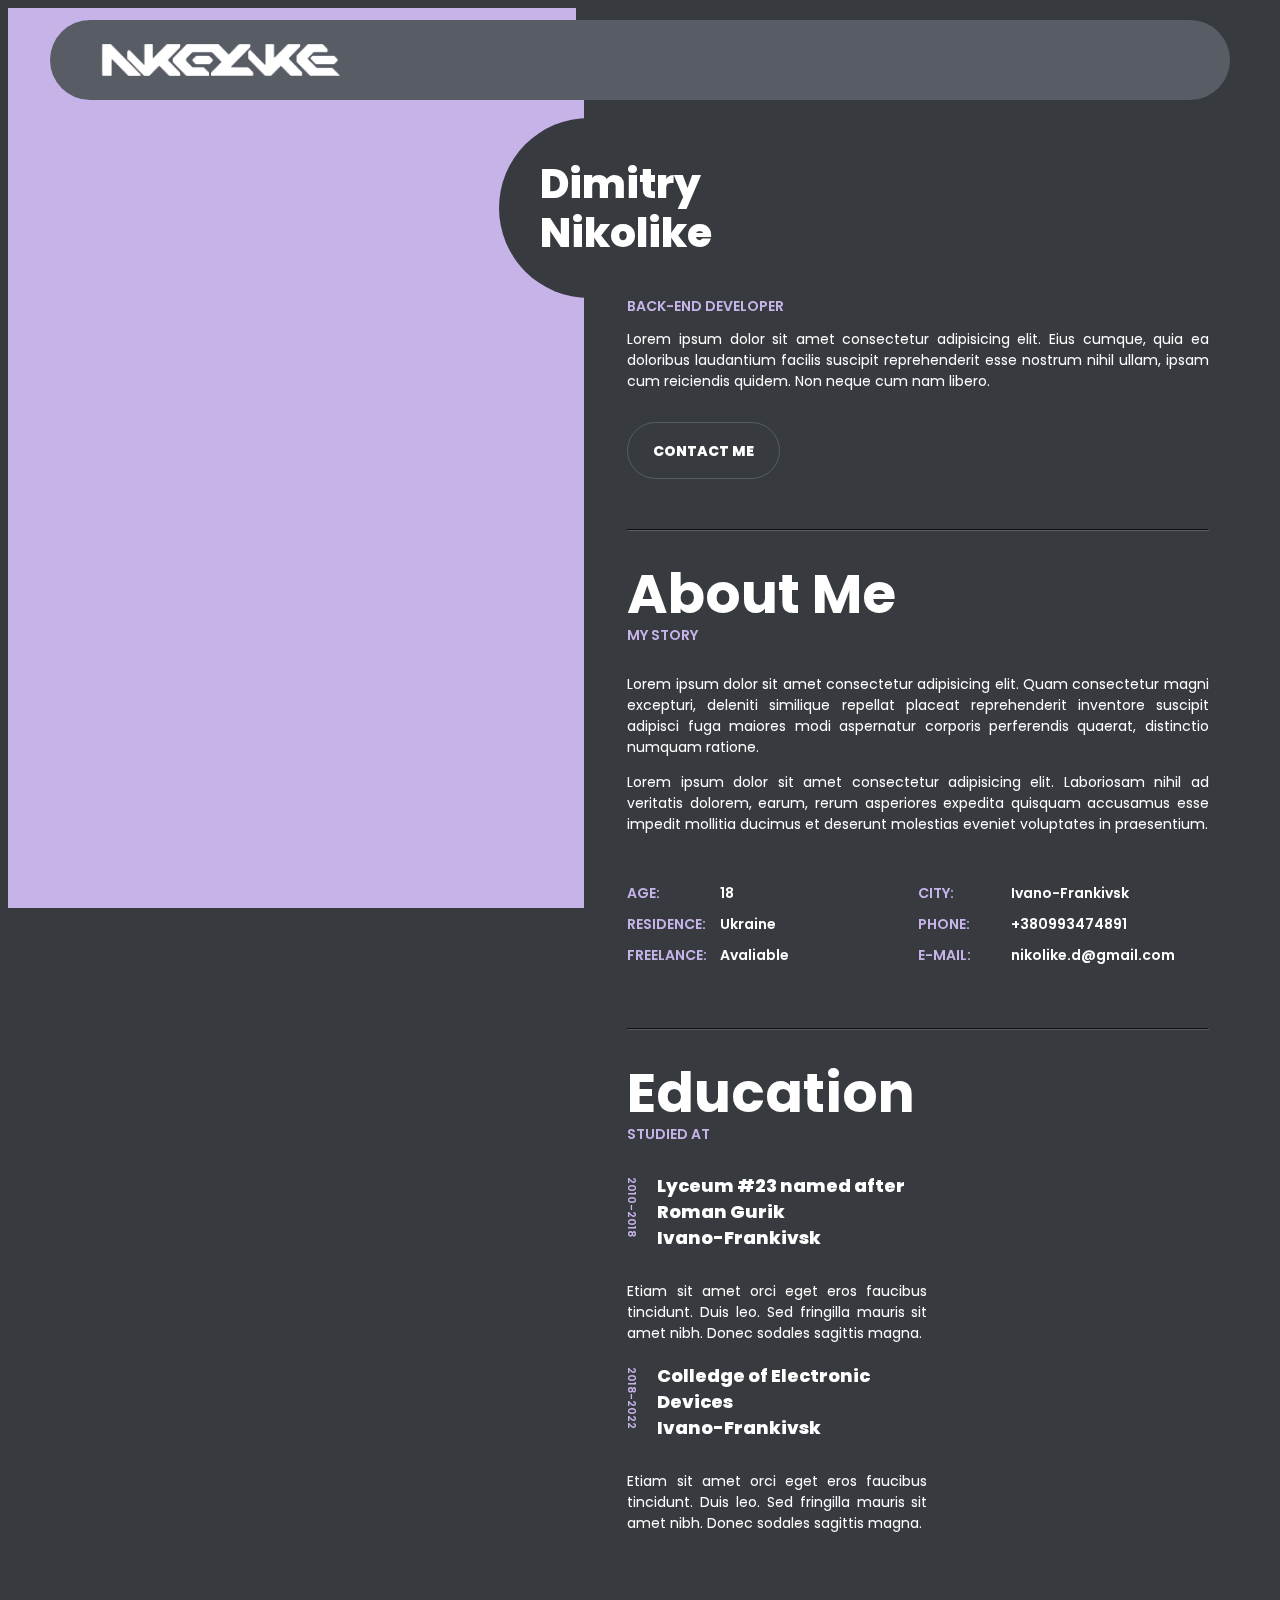
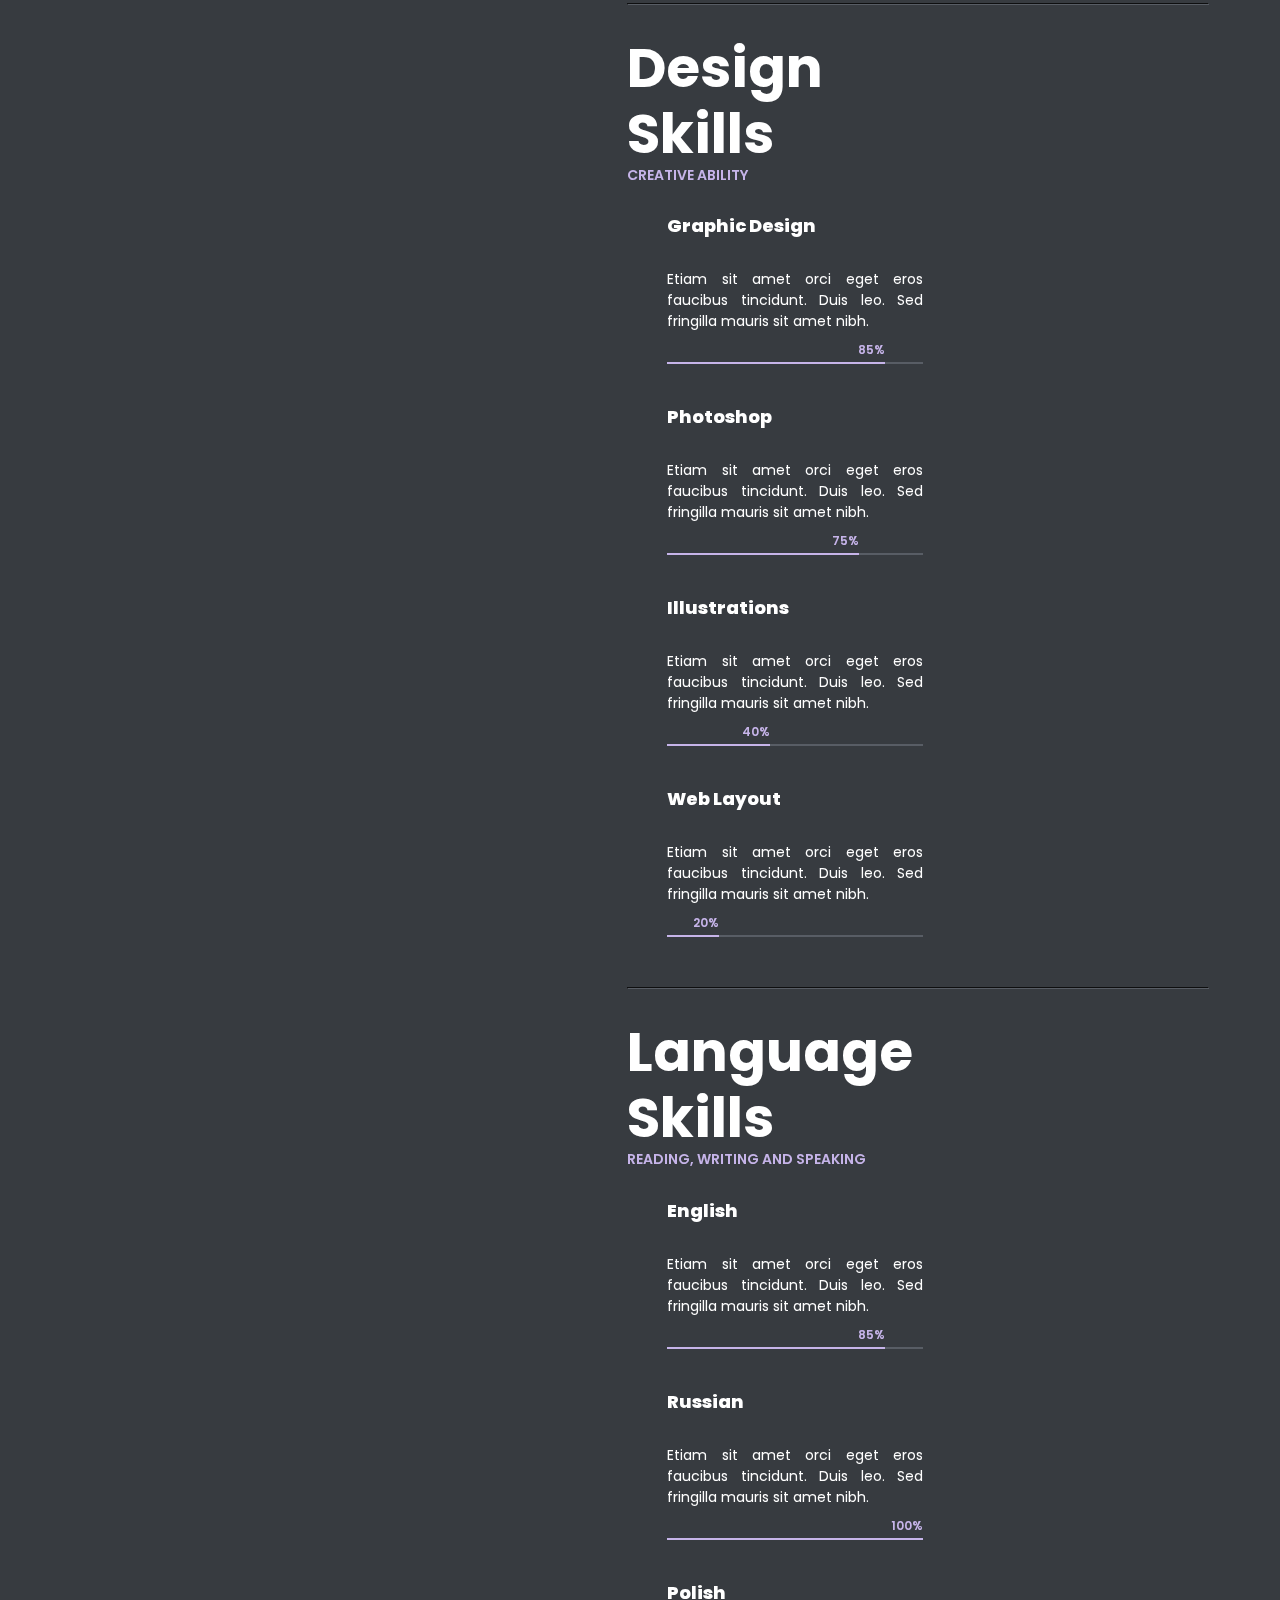
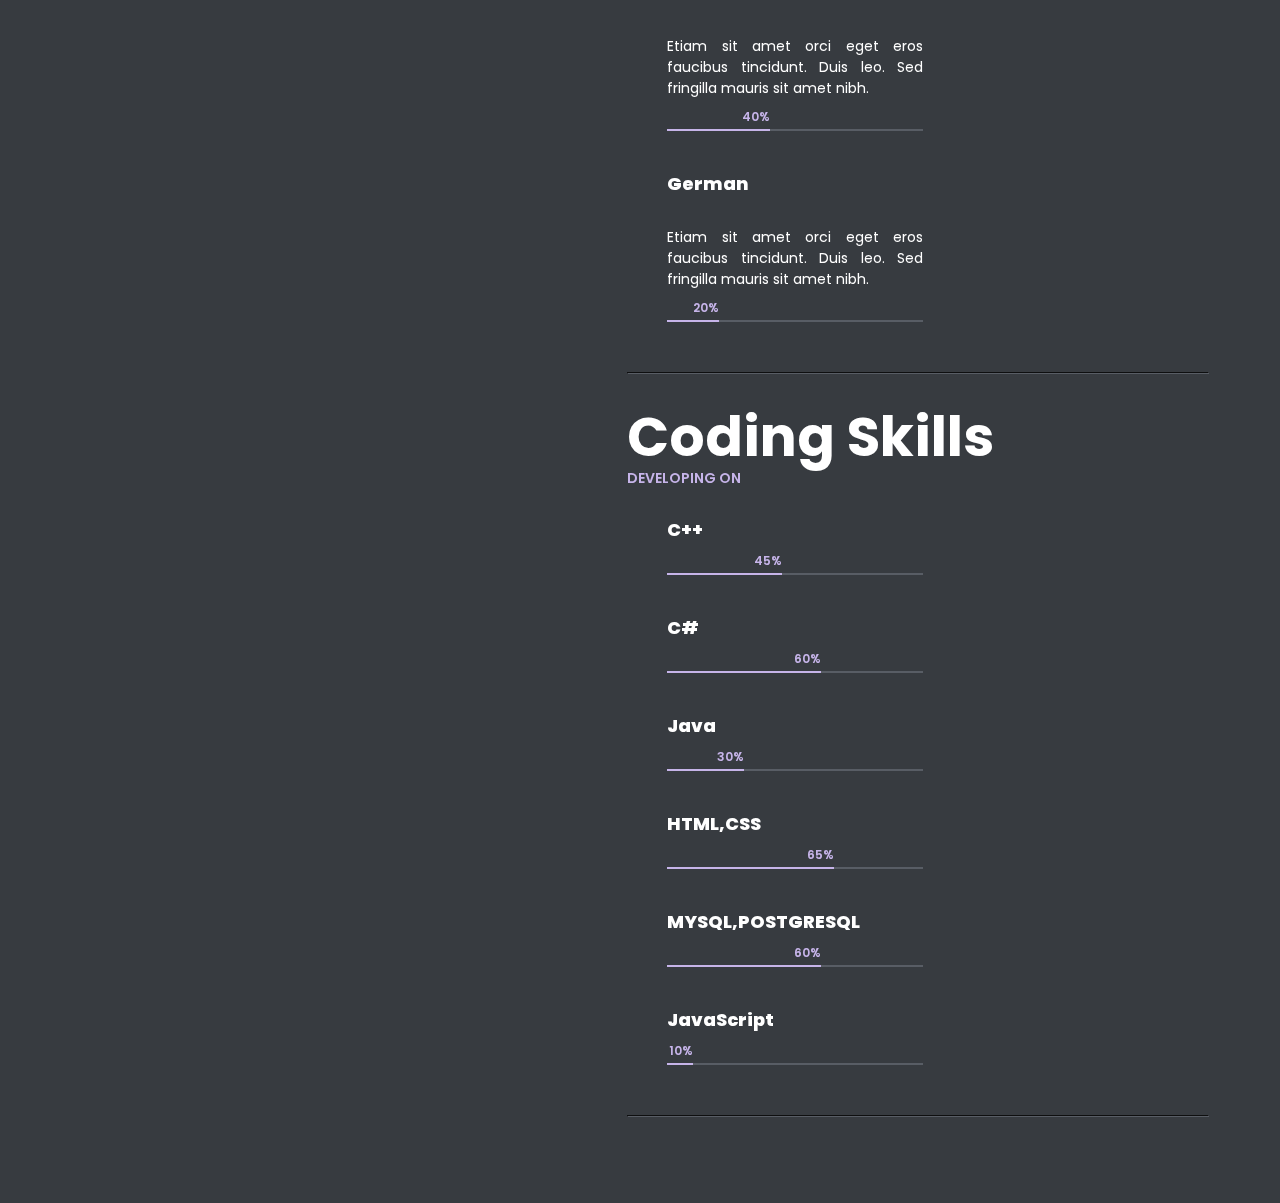
==== index.html @ 1ffb24b5 "Add files via upload" ====
<!DOCTYPE html>
<html lang="en">
<head>
    <meta charset="UTF-8">
    <meta http-equiv="X-UA-Compatible" content="IE=edge">
    <meta name="viewport" content="width=device-width, initial-scale=1.0">
    <link href="https://meyerweb.com/eric/tools/css/reset/reset.css" rel="stylesheet" type="text/css">
    <link rel="stylesheet" href="./styles/style.css">
	<link rel="preconnect" href="https://fonts.gstatic.com">
	<link rel="stylesheet" id="myour-fonts-css" href="https://fonts.googleapis.com/css?family=Poppins%3A100%2C100italic%2C200%2C200italic%2C300%2C300italic%2C400%2C400italic%2C500%2C500italic%2C600%2C600italic%2C700%2C700italic%2C800%2C800italic%2C900%2C900italic%7CMr+Dafoe&amp;subset=latin%2Clatin-ext" type="text/css" media="all">
    <title>Nikolike Resume</title>
</head>
<body>
	<div class="container">
		<header class="header">
			<div class="logo">
				<a href="./index.html">
					<img class="logo-img" src="./img/resumelogo.png" alt="My own logo">
					<span class="logo-lnk">
					 Dimitry
					<br>
					 Nikolike
					</span>
				</a>
			</div>
			<div class="top-menu">
				<div class="top-menu-nav">

				</div>
			</div>
		</header>
		<div class="wrapper">
			<div class="background-bg">
				<div class="background-filter">
					<div class="background-img"></div>
				</div>
			</div>
			<div class="section">
				<h1 class="h-title">
					<span>
						Dimitry
						<br>
						Nikolike
					</span>
				</h1>
				<div class="started-content">
					<div class="subtitle">
						<span> Back-End Developer</span>
					</div>
					<div class="h-text">
						<p>Lorem ipsum dolor sit amet consectetur adipisicing elit. Eius cumque, quia ea doloribus laudantium facilis suscipit reprehenderit esse nostrum nihil ullam, ipsam cum reiciendis quidem. Non neque cum nam libero.</p>
					</div>
					<a href="#" class="btn">
						<span>CONTACT ME</span>
					</a>
					<hr>
				</div>
				<div id="#about" class="about">
					<div class="titles">
						<h2 class="title">
							About Me
						</h2>
						<div class="subtitle">
							<span>My story</span>
						</div>
					</div>
					<div class="text">
						<div>
							<p>Lorem ipsum dolor sit amet consectetur adipisicing elit. Quam consectetur magni excepturi, deleniti similique repellat placeat reprehenderit inventore suscipit adipisci fuga maiores modi aspernatur corporis perferendis quaerat, distinctio numquam ratione.</p>
							<p>Lorem ipsum dolor sit amet consectetur adipisicing elit. Laboriosam nihil ad veritatis dolorem, earum, rerum asperiores expedita quisquam accusamus esse impedit mollitia ducimus et deserunt molestias eveniet voluptates in praesentium.</p>
						</div>
					</div>
					<div class="info-list">
						<ul>
							<li>
								<strong>
									<span>Age:</span>
								</strong>
								<span>
									18
								</span>
							</li>
							<li>
								<strong>
									<span>Residence:</span>
								</strong>
								<span>
									Ukraine
								</span>
							</li>
							<li>
								<strong>
									<span>Freelance:</span>
								</strong>
								<span>
									Avaliable
								</span>
							</li>
							<li>
								<strong>
									<span>City:</span>
								</strong>
								<span>
									Ivano-Frankivsk
								</span>
							</li>
							<li>
								<strong>
									<span>Phone:</span>
								</strong>
								<span>
									+380993474891
								</span>
							</li>
							<li>
								<strong>
									<span>E-mail:</span>
								</strong>
								<span>
									nikolike.d@gmail.com
								</span>
							</li>
						</ul>
					</div>
					<hr>
				</div>
				<div id="#edu" class="education">
					<div class="titles">
						<h2 class="title">
							Education
						</h2>
						<div class="subtitle">
							<span>Studied at</span>
						</div>
					</div>
					<div class="item">
						<div class="resume-item">
							<div class="date"> 
								<span> 2010-2018 </span>
							</div>
							<div class="name"> 
								<span> Lyceum #23 named after Roman Gurik  
									<br>Ivano-Frankivsk 
								</span>
							</div>
							<div class="text">
								<div>
									<p>Etiam sit amet orci eget eros faucibus tincidunt. Duis leo. Sed fringilla mauris sit amet nibh. Donec sodales sagittis magna.
									</p>
								</div>
							</div>
						</div>
					</div>
					<div class="item">
						<div class="resume-item">
							<div class="date"> 
								<span> 2018-2022 </span>
							</div>
							<div class="name"> 
								<span> Colledge of Electronic Devices 
									<br>Ivano-Frankivsk
								</span>
							</div>
							<div class="text">
								<div>
									<p>Etiam sit amet orci eget eros faucibus tincidunt. Duis leo. Sed fringilla mauris sit amet nibh. Donec sodales sagittis magna.
									</p>
								</div>
							</div>
						</div>
					</div>
				<hr>
				</div>
				<div id="#design" class="skills-section">
					<div class="titles">
						<h2 class="title">
							Design
							<br>
							Skills
						</h2>
						<div class="subtitle">
							<span>Creative Ability</span>
						</div>
					</div>
					<div class="skills">
						<ul>
							<li>
								<div class="name">
									Graphic Design
								</div>
								<div class="text">
									<p>Etiam sit amet orci eget eros faucibus tincidunt. Duis leo. Sed fringilla mauris sit amet nibh.</p>
								</div>
								<div class="progress">
									<div class="percentage" style="width: 85%;">
										<span class="percent">
											<span>85%</span>
										</span>
									</div>
								</div>	
							</li>
							<li>
								<div class="name">
									Photoshop
								</div>
								<div class="text">
									<p>Etiam sit amet orci eget eros faucibus tincidunt. Duis leo. Sed fringilla mauris sit amet nibh.</p>
								</div>
								<div class="progress">
									<div class="percentage" style="width: 75%;">
										<span class="percent">
											<span>75%</span>
										</span>
									</div>
								</div>
							</li>
							<li>
								<div class="name">
									Illustrations
								</div>
								<div class="text">
									<p>Etiam sit amet orci eget eros faucibus tincidunt. Duis leo. Sed fringilla mauris sit amet nibh.</p>
								</div>
								<div class="progress">
									<div class="percentage" style="width: 40%;">
										<span class="percent">
											<span>40%</span>
										</span>
									</div>
								</div>
							</li>
							<li>
								<div class="name">
									Web Layout
								</div>
								<div class="text">
									<p>Etiam sit amet orci eget eros faucibus tincidunt. Duis leo. Sed fringilla mauris sit amet nibh.</p>
								</div>
								<div class="progress">
									<div class="percentage" style="width: 20%;">
										<span class="percent">
											<span>20%</span>
										</span>
									</div>
								</div>
							</li>
						</ul>
					</div>
				<hr>
				</div>
				<div id="#language" class="skills-section">
					<div class="titles">
						<h2 class="title">
							Language
							<br>
							Skills
						</h2>
						<div class="subtitle">
							<span>Reading, Writing and Speaking</span>
						</div>
					</div>
					<div class="skills">
						<ul>
							<li>
								<div class="name">
									English
								</div>
								<div class="text">
									<p>Etiam sit amet orci eget eros faucibus tincidunt. Duis leo. Sed fringilla mauris sit amet nibh.</p>
								</div>
								<div class="progress">
									<div class="percentage" style="width: 85%;">
										<span class="percent">
											<span>85%</span>
										</span>
									</div>
								</div>	
							</li>
							<li>
								<div class="name">
									Russian
								</div>
								<div class="text">
									<p>Etiam sit amet orci eget eros faucibus tincidunt. Duis leo. Sed fringilla mauris sit amet nibh.</p>
								</div>
								<div class="progress">
									<div class="percentage" style="width: 100%;">
										<span class="percent">
											<span>100%</span>
										</span>
									</div>
								</div>
							</li>
							<li>
								<div class="name">
									Polish
								</div>
								<div class="text">
									<p>Etiam sit amet orci eget eros faucibus tincidunt. Duis leo. Sed fringilla mauris sit amet nibh.</p>
								</div>
								<div class="progress">
									<div class="percentage" style="width: 40%;">
										<span class="percent">
											<span>40%</span>
										</span>
									</div>
								</div>
							</li>
							<li>
								<div class="name">
									German
								</div>
								<div class="text">
									<p>Etiam sit amet orci eget eros faucibus tincidunt. Duis leo. Sed fringilla mauris sit amet nibh.</p>
								</div>
								<div class="progress">
									<div class="percentage" style="width: 20%;">
										<span class="percent">
											<span>20%</span>
										</span>
									</div>
								</div>
							</li>
						</ul>
					</div>
				<hr>
				</div>
				<div id="#coding" class="skills-section">
					<div class="titles">
						<h2 class="title">Coding Skills</h2>
						<div class="subtitle">
							Developing on
						</div>
					</div>
					<div class="skills">
						<ul>
							<li>
								<div class="name">
									C++
								</div>
								<div class="progress">
									<div class="percentage" style="width: 45%;">
										<span class="percent">
											<span>45%</span>
										</span>
									</div>
								</div>	
							</li>
							<li>
								<div class="name">
									C#
								</div>
								<div class="progress">
									<div class="percentage" style="width: 60%;">
										<span class="percent">
											<span>60%</span>
										</span>
									</div>
								</div>
							</li>
							<li>
								<div class="name">
									Java
								</div>
								<div class="progress">
									<div class="percentage" style="width: 30%;">
										<span class="percent">
											<span>30%</span>
										</span>
									</div>
								</div>
							</li>
							<li>
								<div class="name">
									HTML,CSS
								</div>
								<div class="progress">
									<div class="percentage" style="width: 65%;">
										<span class="percent">
											<span>65%</span>
										</span>
									</div>
								</div>
							</li>
							<li>
								<div class="name">
									MYSQL,POSTGRESQL
								</div>
								<div class="progress">
									<div class="percentage" style="width: 60%;">
										<span class="percent">
											<span>60%</span>
										</span>
									</div>
								</div>
							</li>
							<li>
								<div class="name">
									JavaScript
								</div>
								<div class="progress">
									<div class="percentage" style="width: 10%;">
										<span class="percent">
											<span>10%</span>
										</span>
									</div>
								</div>
							</li>
						</ul>
					</div>
				</div>
			<hr>
			</div>
		</div>
	</div>
</body>
</html>
---- styles/style.css ----
body {
    line-height: 26px;
    color: #fff;
    background: #373b40;
    font-family: "Poppins";
    font-weight: 400;
}

.container {
    margin: 0;
    position: relative;
    overflow: hidden;
}

.header {
    padding: 0 0 0 50px;
    position: fixed;
    left: 50px;
    right: 50px;
    top: 20px;
    height: 80px;
    z-index: 100;
    background: #585d65;
    border-radius: 80px;
}

.header .logo {
    position: relative;
    float: left;
    width: 250px;
    height: 80px;
    display: flex;
    font-size: 0;
    line-height: 1.3;
    font-weight: 800;
    color: #fff;
    align-items: center;
}

.header .logo-img {
    margin-right: 15px;
    width: auto;
    height: auto;
    max-width: 240px;
    display: inline-block;
}

.top-menu {
    float: right;
}

.wrapper:before {
    content: '';
    position: fixed;
    left: 45%;
    right: 50px;
    top: 0;
    height: 40px;
    background: #373b40;
    z-index: 13;
}

.background-bg {
    position: fixed;
    width: 45%;
    height: 100%;
}

.background-filter .background-img {
    filter: grayscale(100%);
    mix-blend-mode: luminosity;
}

.background-img {
    position: absolute;
    width: 100%;
    height: 100%;
    background-image: url("https://i.ibb.co/ngv2m55/20210411-102259.jpg");
    background-position: center center;
    background-size: cover;
}

.background-filter {
    position: absolute;
    width: 100%;
    height: 100%;
    background-repeat: no-repeat;
    background-position: center center;
    background-size: cover;
    background-color: #c6b4e9;
}

.section {
    position: relative;
    padding-left: 49%;
    padding-right: 5%;
    padding-top: 70px;
    padding-bottom: 70px;
}

.h-title {
    margin: 40px 0 0 -10vw;
    padding: 3.2vw;
    font-size: 3.2vw;
    line-height: 1.2;
    font-weight: 800;
    background: #373b40;
    border-radius: 264px;
}

.started-content .about {
    padding-left: 8%;
    max-width: 500px;
}

.subtitle {
    font-size: 14px;
    line-height: 1.2;
    color: #c6b4e9;
    font-weight: 600;
    text-transform: uppercase;
}

p {
    font-size: 14px;
    padding: 0;
    margin: 30px 0;
    line-height: 1.5;
    text-align: justify;
}

p {
    display: block;
    margin-block-start: 1em;
    margin-block-end: 1em;
    margin-inline-start: 0px;
    margin-inline-end: 0px;
}

.h-text {
    margin: 0 0 30px;
    font-size: 8px;
    color: #fff;
}

h2 {
    font-size: 30px;
    font-size: 1.5em;
    font-weight: bold;
}

h1, h2, h3, h4, h5, h6 {
    font-weight: 700;
    font-family: "Poppins";
    margin: 0;
    margin-top: 30px;
    margin-bottom: 30px;
}

.btn {
    padding: 15px 25px;
    overflow: hidden;
    display: inline-block;
    vertical-align: middle;
    height: 25px;
    text-align: center;
    font-size: 14px;
    color: #fff;
    font-weight: 800;
    text-transform: uppercase;
    text-decoration: none;
    border: 1px solid #585d65;
    cursor: pointer;
    border-radius: 30px;
    transition: 0.3s;
}

.btn:hover {
    color: #c6b4e9;
    border-color: #c6b4e9;
}

hr {
    margin-top: 50px;
    border-color: #585d65;
}

.titles {
    position: relative;
    margin: 0 0 30px;
}

.title {
    margin: 30px 0 0 0px;
    max-width: 70%;
    font-size: 55px;
    line-height: 1.2;
    color: #fff;
}

.info-list ul li strong {
    display: inline-block;
    vertical-align: top;
    width: 90px;
    font-weight: 600;
    text-transform: uppercase;
    color: #c6b4e9;
}

.info-list ul {
    margin: 50px 0px 0px 0px;
    padding: 0;
    font-size: 0;
    columns: 0px 2;
}

.info-list ul li {
    margin: -10px -15px 5px;
    padding: 5px 15px;
    display: inline-block;
    vertical-align: top;
    width: 100%;
    font-size: 14px;
    font-weight: 600;
}

.item {
    width: 300px;
    height: 190px;
    display: inline-block;
    margin: 0px 40px 0px 0px;
}

.resume-item {
    position: relative;
    font-size: 14px;
}

.resume-item .date {
    position: absolute;
    left: -8px;
    top: -22px;
    display: inline-block;
    font-size: 11px;
    color: #c6b4e9;
    font-weight: 600;
    transform-origin: bottom left;
    transform: rotate(90deg);
}

.resume-item .name {
    margin: 0 0 30px 30px;
    font-size: 18px;
    color: #fff;
    font-weight: 800;
}

.skills-section {
    position: relative;
    max-width: 820px;
}

.skills ul {
    margin: -40px -20px 0;
}

.skills ul li {
    position: relative;
    padding: 40px 20px 0;
    vertical-align: top;
    width: 44%;
    display: inline-block;
}

.skills .name {
    margin: 0 0 30px;
    position: relative;
    font-size: 18px;
    color: #fff;
    font-weight: 800;
}

.skills .text {
    margin-bottom: 30px;
}

.skills .progress {
    display: block;
    height: 2px;
    position: relative;
    width: 100%;
    background: #585d65;
}

.skills .progress .percentage {
    left: 0;
    top: 0;
    position: absolute;
    height: 2px;
    width: 0;
    background: #c6b4e9;
    transition: all .3s ease 0s;
    -moz-transition: all .3s ease 0s;
    -webkit-transition: all .3s ease 0s;
    -o-transition: all .3s ease 0s;
}

.skills .progress .percentage .percent {
    position: absolute;
    top: -25px;
    right: 0;
    font-size: 12px;
    color: #c6b4e9;
    font-weight: 600;
}
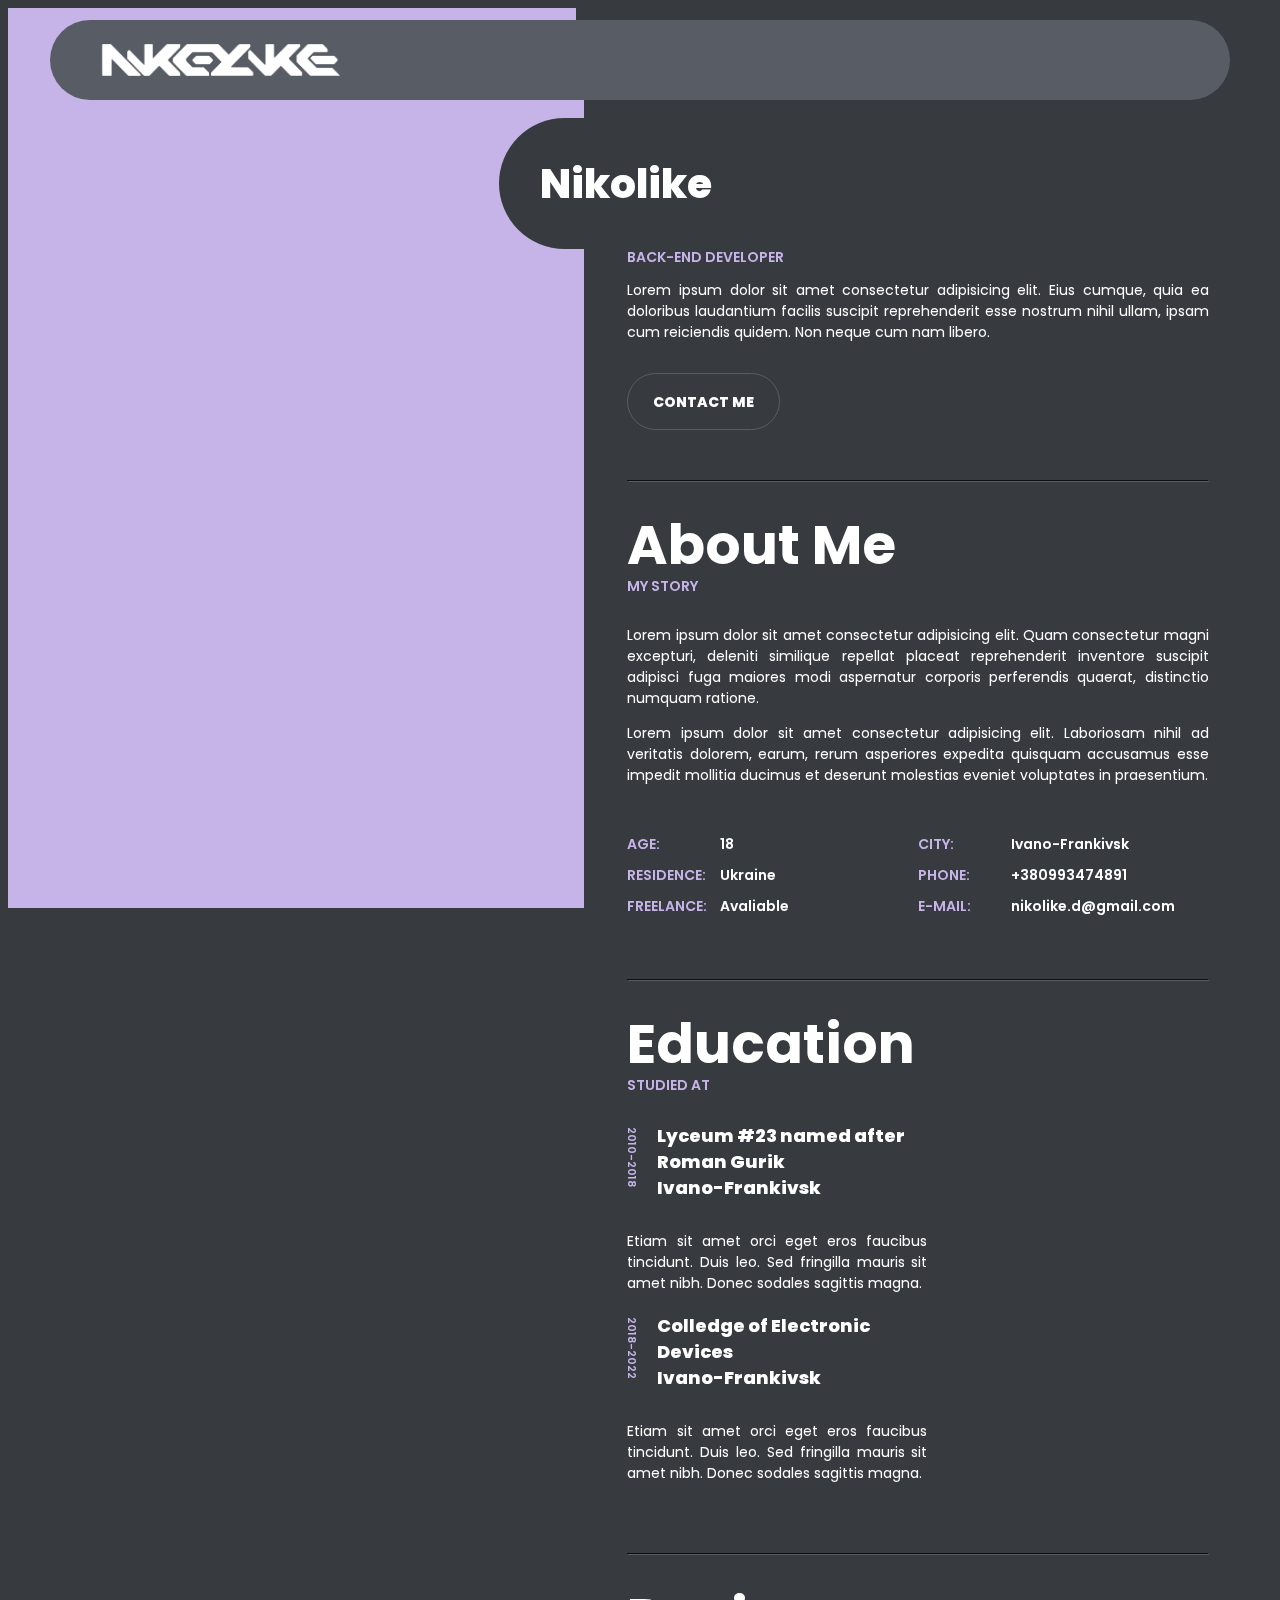
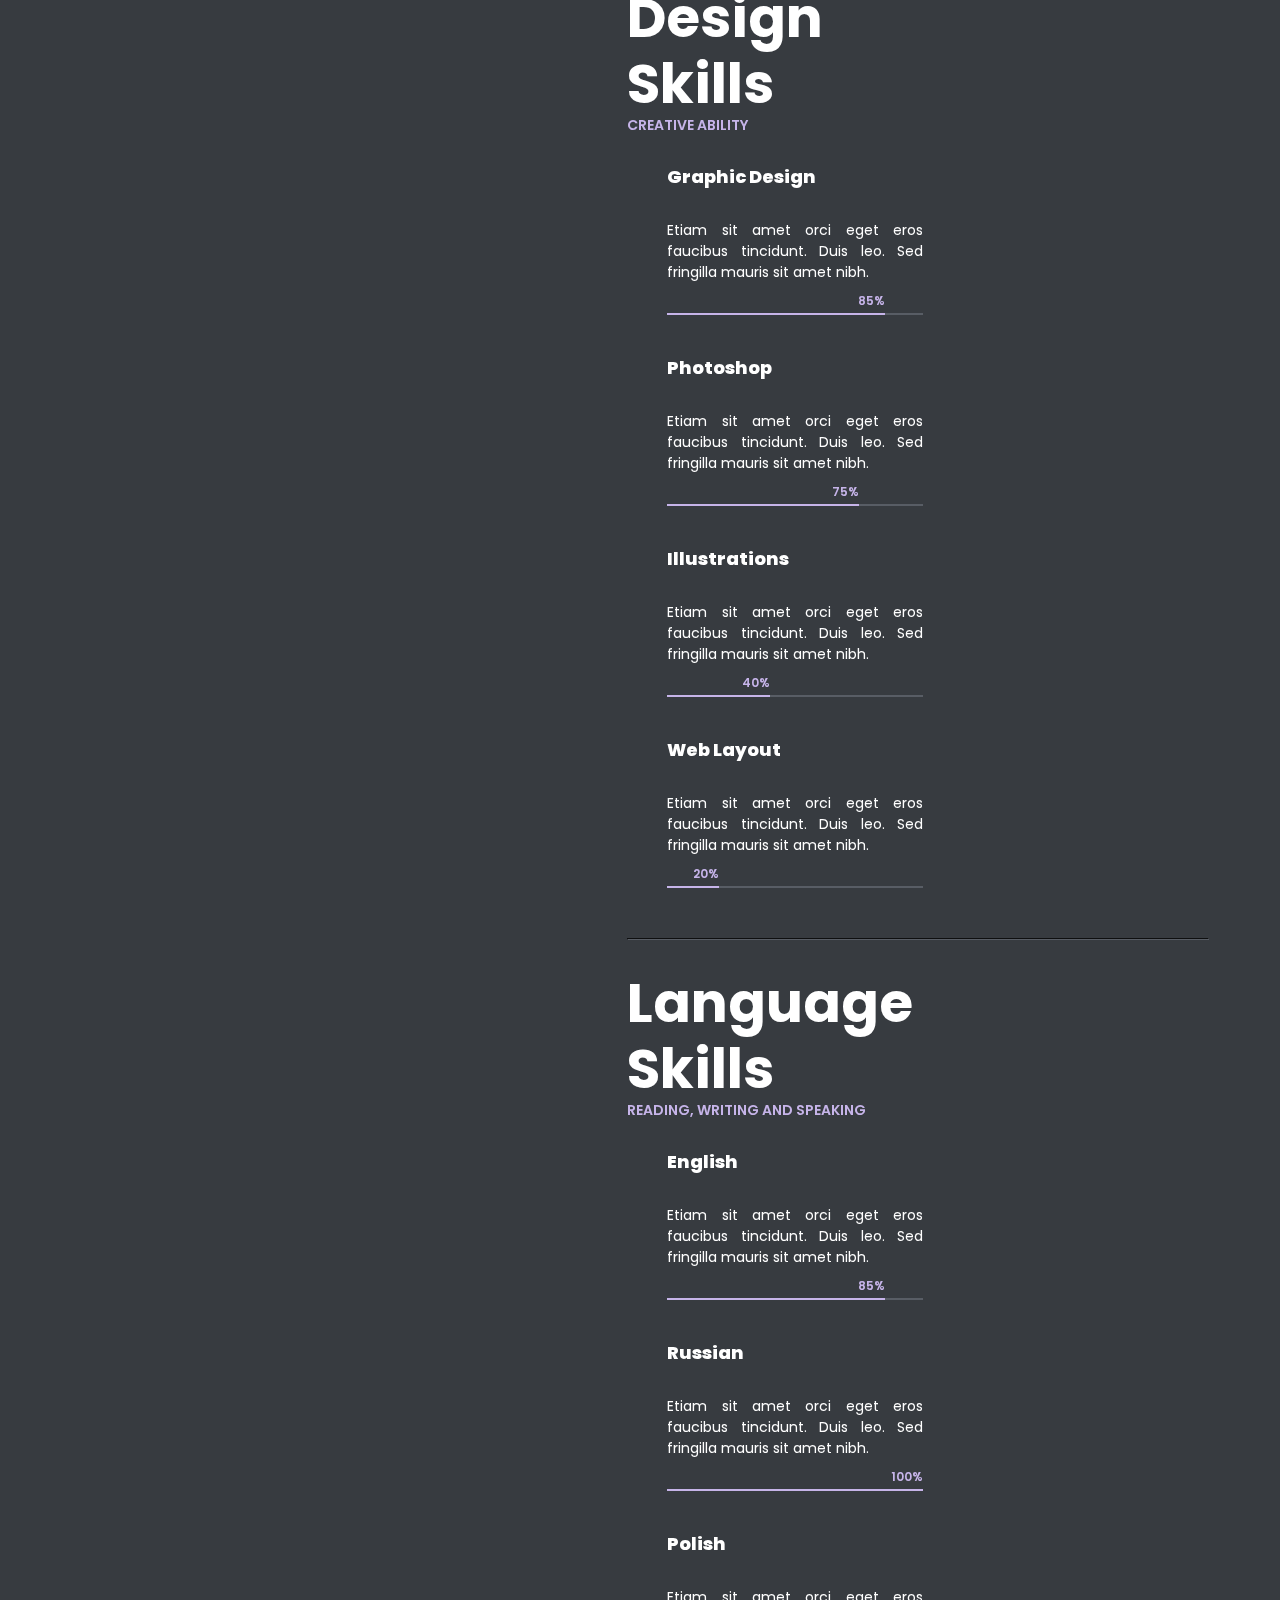
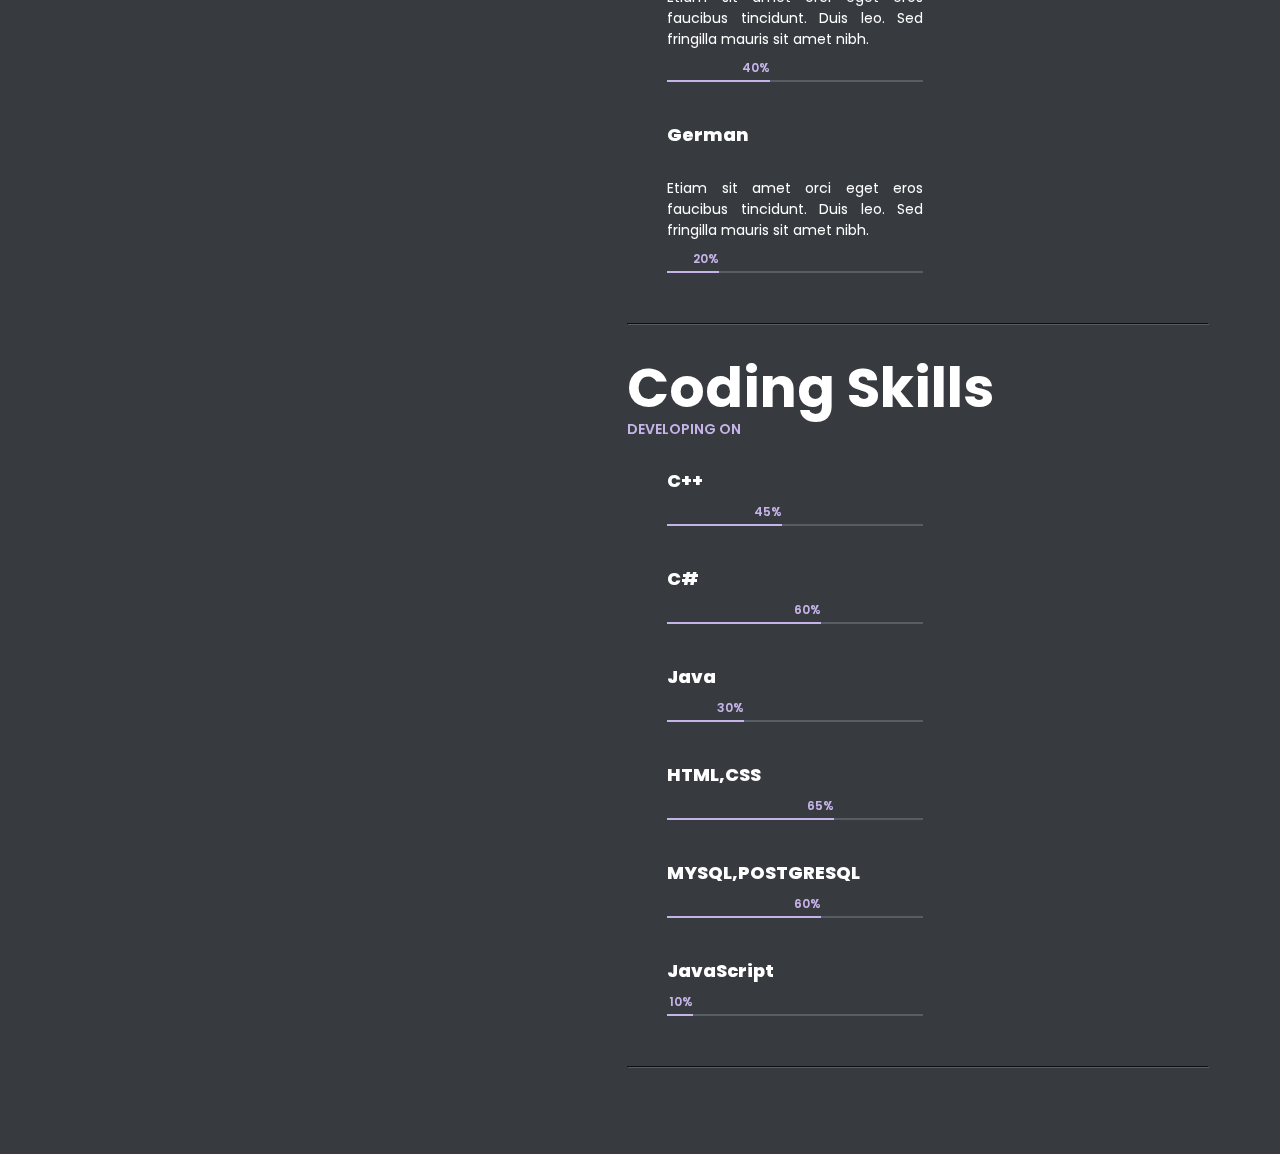
==== commit f401564e: "Test Again" ====
--- a/index.html
+++ b/index.html
@@ -16,11 +16,6 @@
 			<div class="logo">
 				<a href="./index.html">
 					<img class="logo-img" src="./img/resumelogo.png" alt="My own logo">
-					<span class="logo-lnk">
-					 Dimitry
-					<br>
-					 Nikolike
-					</span>
 				</a>
 			</div>
 			<div class="top-menu">
@@ -38,8 +33,6 @@
 			<div class="section">
 				<h1 class="h-title">
 					<span>
-						Dimitry
-						<br>
 						Nikolike
 					</span>
 				</h1>
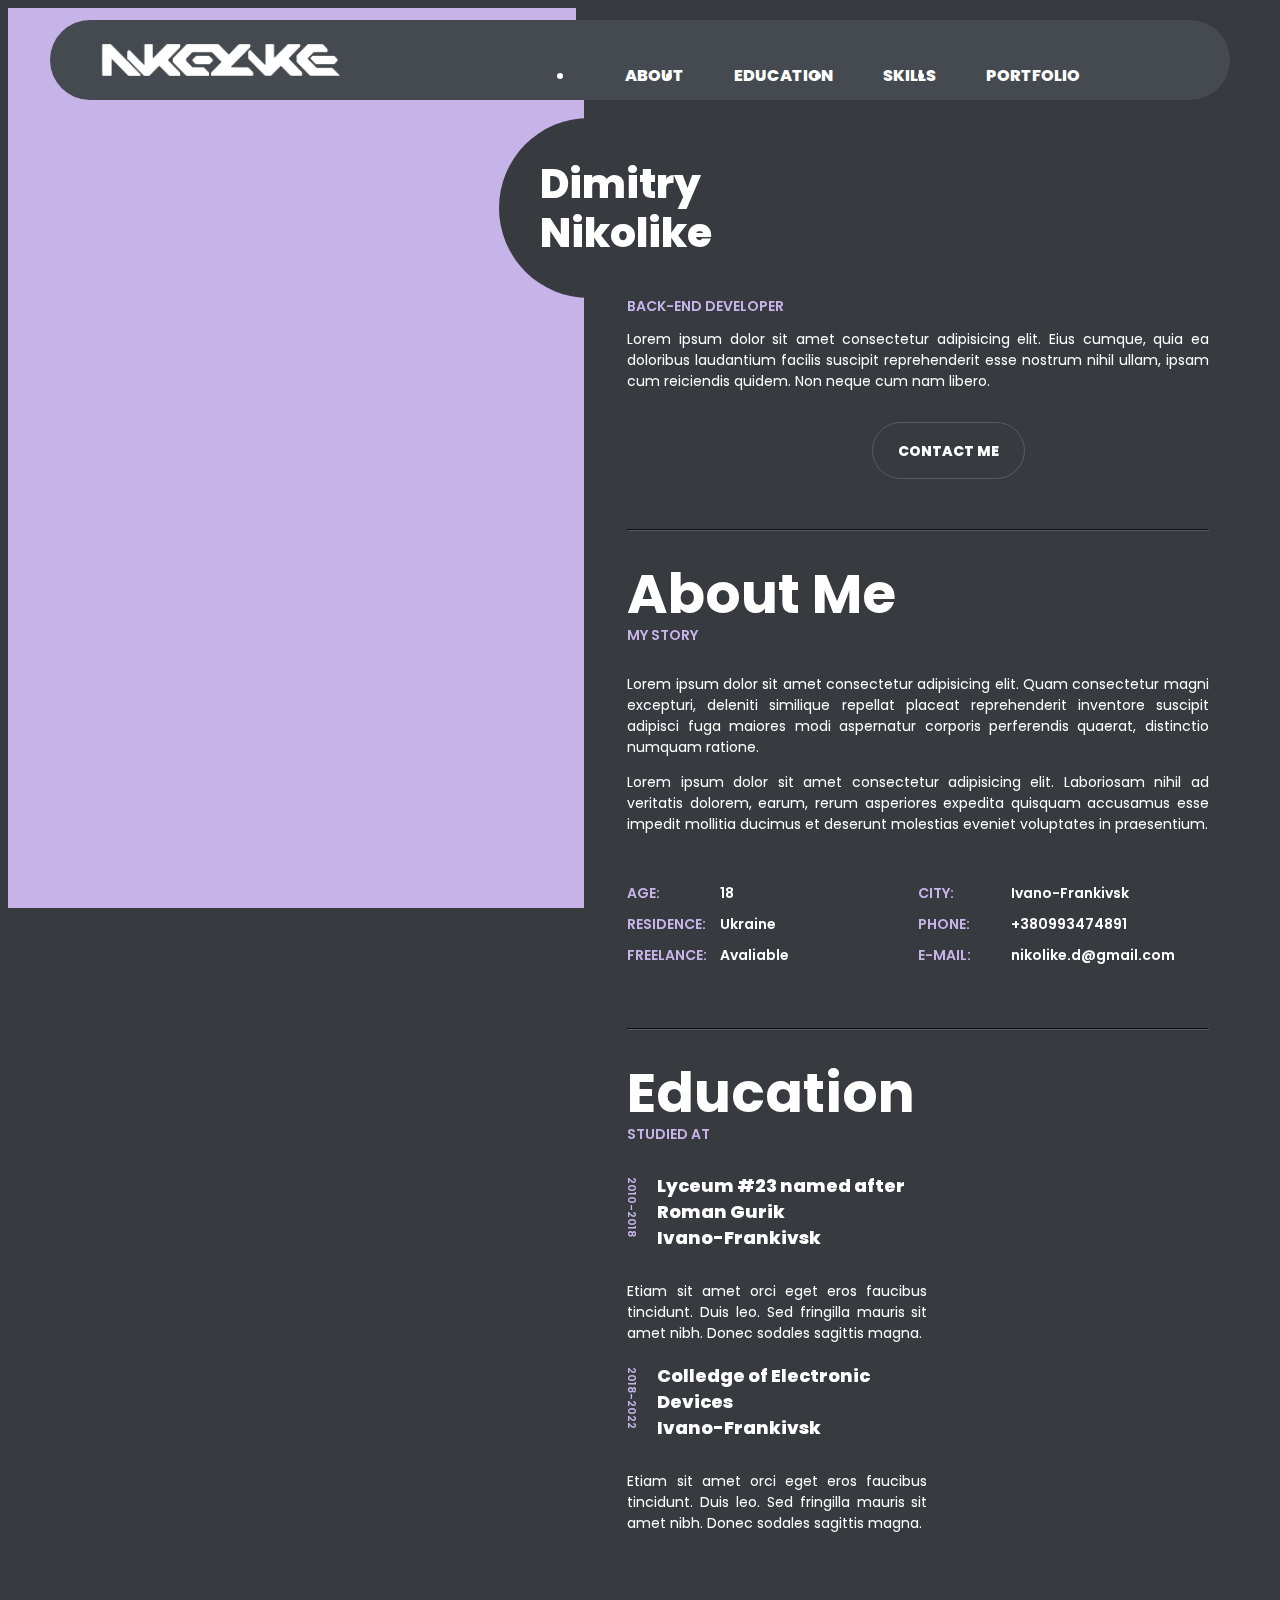
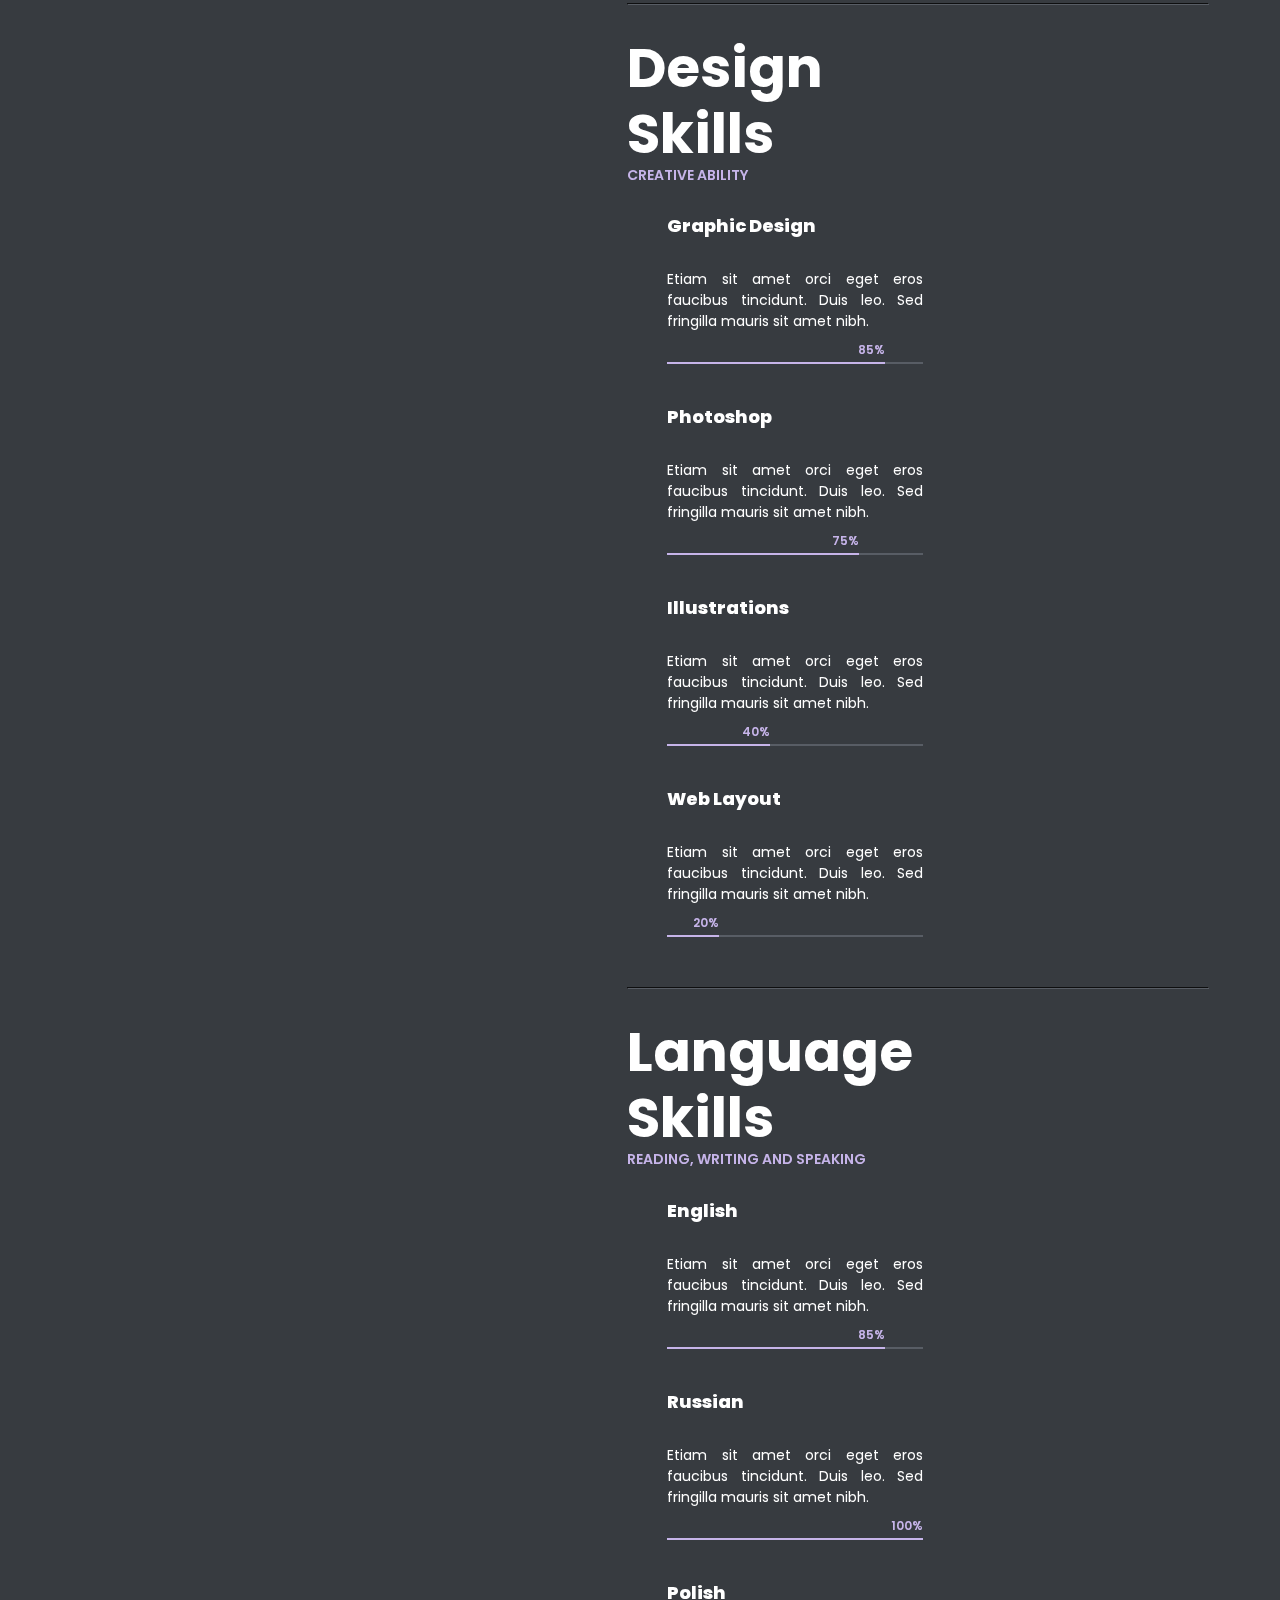
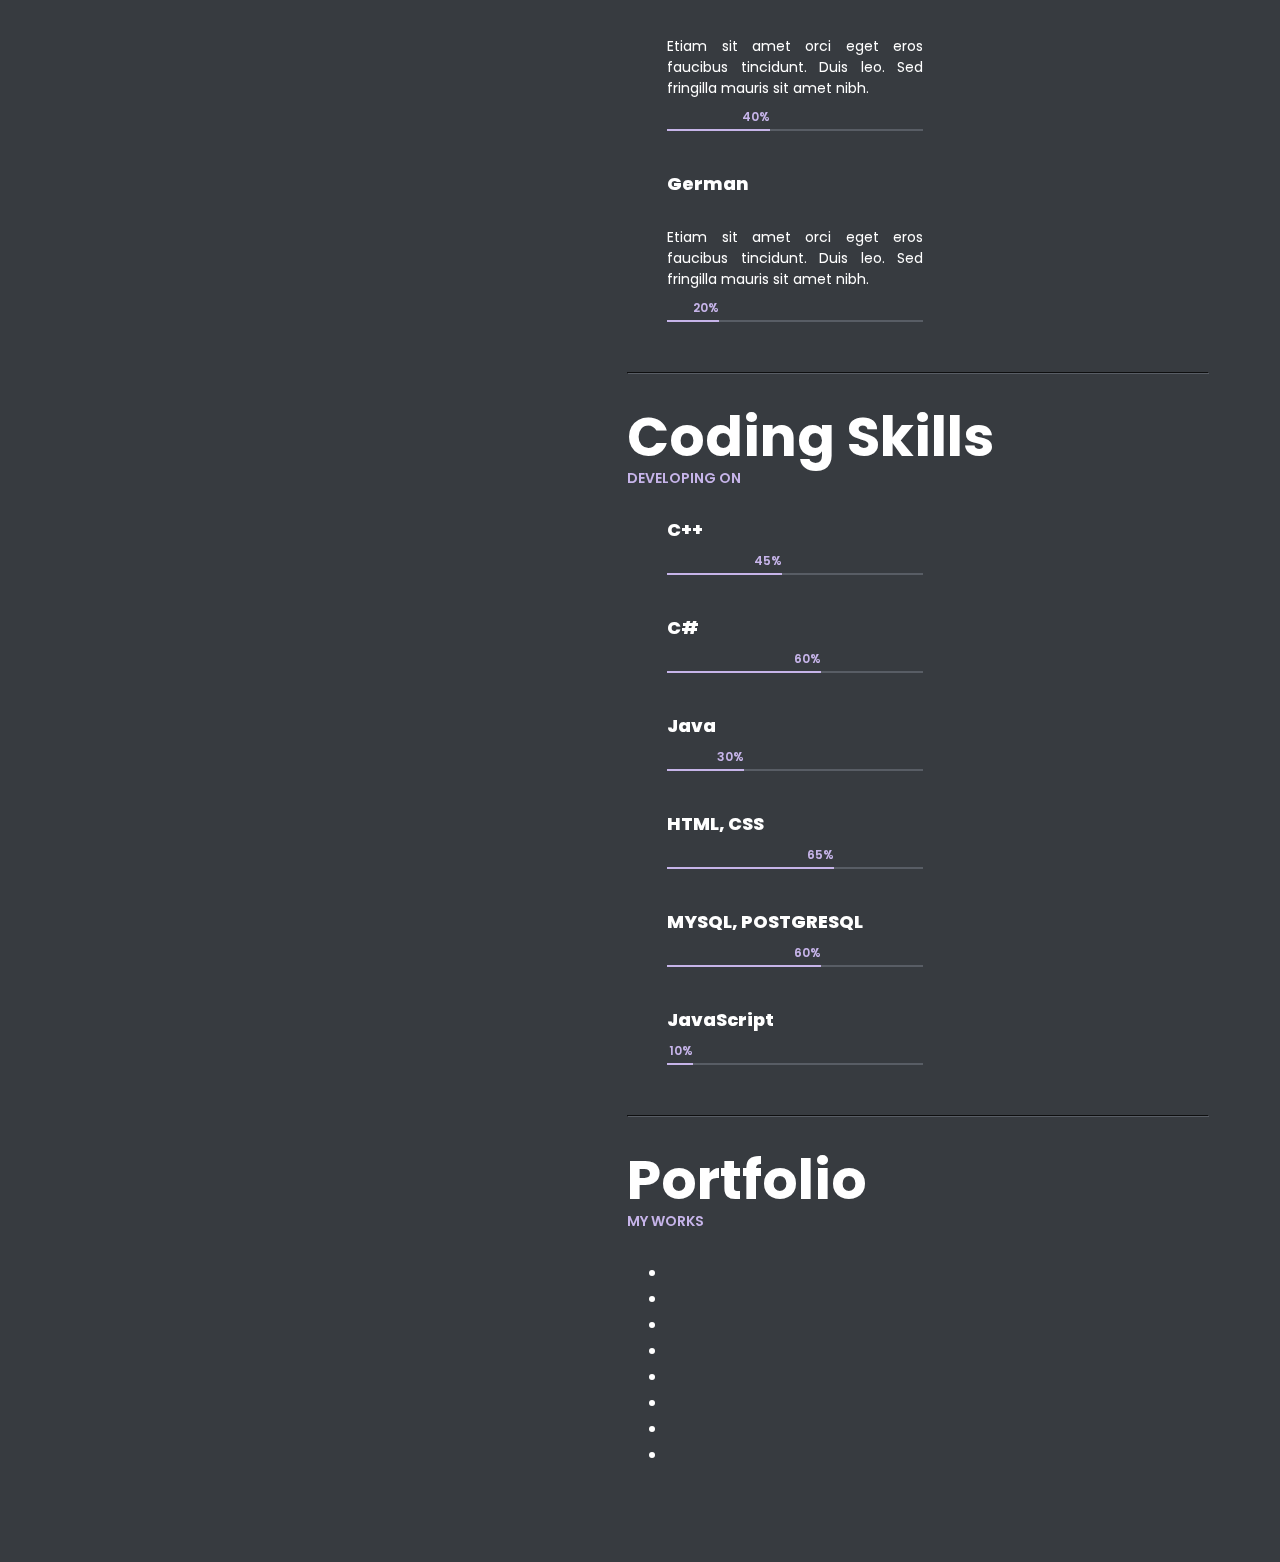
==== commit d01e84d2: "upd 1" ====
--- a/index.html
+++ b/index.html
@@ -9,18 +9,41 @@
 	<link rel="preconnect" href="https://fonts.gstatic.com">
 	<link rel="stylesheet" id="myour-fonts-css" href="https://fonts.googleapis.com/css?family=Poppins%3A100%2C100italic%2C200%2C200italic%2C300%2C300italic%2C400%2C400italic%2C500%2C500italic%2C600%2C600italic%2C700%2C700italic%2C800%2C800italic%2C900%2C900italic%7CMr+Dafoe&amp;subset=latin%2Clatin-ext" type="text/css" media="all">
     <title>Nikolike Resume</title>
+	<script src="https://ajax.googleapis.com/ajax/libs/jquery/2.2.0/jquery.min.js"></script>
+	<script type="text/javascript" src="./script/script.js"></script>
 </head>
 <body>
-	<div class="container">
+	<div id="index" class="container">
 		<header class="header">
 			<div class="logo">
-				<a href="./index.html">
+				<a href="#index">
 					<img class="logo-img" src="./img/resumelogo.png" alt="My own logo">
 				</a>
 			</div>
 			<div class="top-menu">
 				<div class="top-menu-nav">
-
+					<ul class="menu">
+						<li>
+							<a href="#about-me">
+								<span>About</span>
+							</a>
+						</li>
+						<li>
+							<a href="#edu">
+								<span>Education</span>
+							</a>
+						</li>
+						<li>
+							<a href="#skills">
+								<span>Skills</span>
+							</a>
+						</li>
+						<li>
+							<a href="#portfolio">
+								<span>Portfolio</span>
+							</a>
+						</li>
+					</ul>
 				</div>
 			</div>
 		</header>
@@ -33,22 +56,24 @@
 			<div class="section">
 				<h1 class="h-title">
 					<span>
+						Dimitry
+						<br>
 						Nikolike
 					</span>
 				</h1>
-				<div class="started-content">
+				<div id="about-me" class="started-content">
 					<div class="subtitle">
 						<span> Back-End Developer</span>
 					</div>
 					<div class="h-text">
 						<p>Lorem ipsum dolor sit amet consectetur adipisicing elit. Eius cumque, quia ea doloribus laudantium facilis suscipit reprehenderit esse nostrum nihil ullam, ipsam cum reiciendis quidem. Non neque cum nam libero.</p>
 					</div>
-					<a href="#" class="btn">
+					<a href="tel:+380993474891" class="btn">
 						<span>CONTACT ME</span>
 					</a>
 					<hr>
 				</div>
-				<div id="#about" class="about">
+				<div class="about">
 					<div class="titles">
 						<h2 class="title">
 							About Me
@@ -63,7 +88,7 @@
 							<p>Lorem ipsum dolor sit amet consectetur adipisicing elit. Laboriosam nihil ad veritatis dolorem, earum, rerum asperiores expedita quisquam accusamus esse impedit mollitia ducimus et deserunt molestias eveniet voluptates in praesentium.</p>
 						</div>
 					</div>
-					<div class="info-list">
+					<div id="edu" class="info-list">
 						<ul>
 							<li>
 								<strong>
@@ -117,7 +142,7 @@
 					</div>
 					<hr>
 				</div>
-				<div id="#edu" class="education">
+				<div class="education">
 					<div class="titles">
 						<h2 class="title">
 							Education
@@ -154,7 +179,7 @@
 									<br>Ivano-Frankivsk
 								</span>
 							</div>
-							<div class="text">
+							<div id="skills" class="text">
 								<div>
 									<p>Etiam sit amet orci eget eros faucibus tincidunt. Duis leo. Sed fringilla mauris sit amet nibh. Donec sodales sagittis magna.
 									</p>
@@ -164,9 +189,9 @@
 					</div>
 				<hr>
 				</div>
-				<div id="#design" class="skills-section">
-					<div class="titles">
-						<h2 class="title">
+				<div class="skills-section">
+					<div class="titles">
+						<h2  class="title">
 							Design
 							<br>
 							Skills
@@ -241,7 +266,7 @@
 					</div>
 				<hr>
 				</div>
-				<div id="#language" class="skills-section">
+				<div class="skills-section">
 					<div class="titles">
 						<h2 class="title">
 							Language
@@ -318,7 +343,7 @@
 					</div>
 				<hr>
 				</div>
-				<div id="#coding" class="skills-section">
+				<div class="skills-section">
 					<div class="titles">
 						<h2 class="title">Coding Skills</h2>
 						<div class="subtitle">
@@ -365,7 +390,7 @@
 							</li>
 							<li>
 								<div class="name">
-									HTML,CSS
+									HTML, CSS
 								</div>
 								<div class="progress">
 									<div class="percentage" style="width: 65%;">
@@ -377,7 +402,7 @@
 							</li>
 							<li>
 								<div class="name">
-									MYSQL,POSTGRESQL
+									MYSQL, POSTGRESQL
 								</div>
 								<div class="progress">
 									<div class="percentage" style="width: 60%;">
@@ -401,8 +426,30 @@
 							</li>
 						</ul>
 					</div>
-				</div>
-			<hr>
+				<hr>
+				</div>
+				<div class="portfolio">
+					<div class="titles">
+						<h2 class="title">Portfolio</h2>
+						<div class="subtitle">
+							My Works
+						</div>
+					</div>
+					<div class="lab-works">
+						<ul>
+							<li>
+
+							</li>
+							<li></li>
+							<li></li>
+							<li></li>
+							<li></li>
+							<li></li>
+							<li></li>
+							<li></li>
+						</ul>
+					</div>
+				</div>
 			</div>
 		</div>
 	</div>
--- a/styles/style.css
+++ b/styles/style.css
@@ -20,7 +20,7 @@
     top: 20px;
     height: 80px;
     z-index: 100;
-    background: #585d65;
+    background: #454a50;
     border-radius: 80px;
 }
 
@@ -43,6 +43,31 @@
     height: auto;
     max-width: 240px;
     display: inline-block;
+}
+
+.header .top-menu {
+    margin-right: 50px;
+    float: right;
+}
+
+.header .top-menu ul {
+    height: 80px;
+    display: flex;
+    align-items: center;
+    margin-right: 100px;
+}
+
+.header .top-menu ul li a {
+    margin-left: 50px;
+    position: relative;
+    display: block;
+    font-size: 16px;
+    line-height: 50px;
+    color: #fff;
+    font-weight: 800;
+    text-decoration: none;
+    text-transform: uppercase;
+
 }
 
 .top-menu {
@@ -158,6 +183,7 @@
 }
 
 .btn {
+    margin-left: 42%;
     padding: 15px 25px;
     overflow: hidden;
     display: inline-block;
@@ -299,10 +325,6 @@
     height: 2px;
     width: 0;
     background: #c6b4e9;
-    transition: all .3s ease 0s;
-    -moz-transition: all .3s ease 0s;
-    -webkit-transition: all .3s ease 0s;
-    -o-transition: all .3s ease 0s;
 }
 
 .skills .progress .percentage .percent {
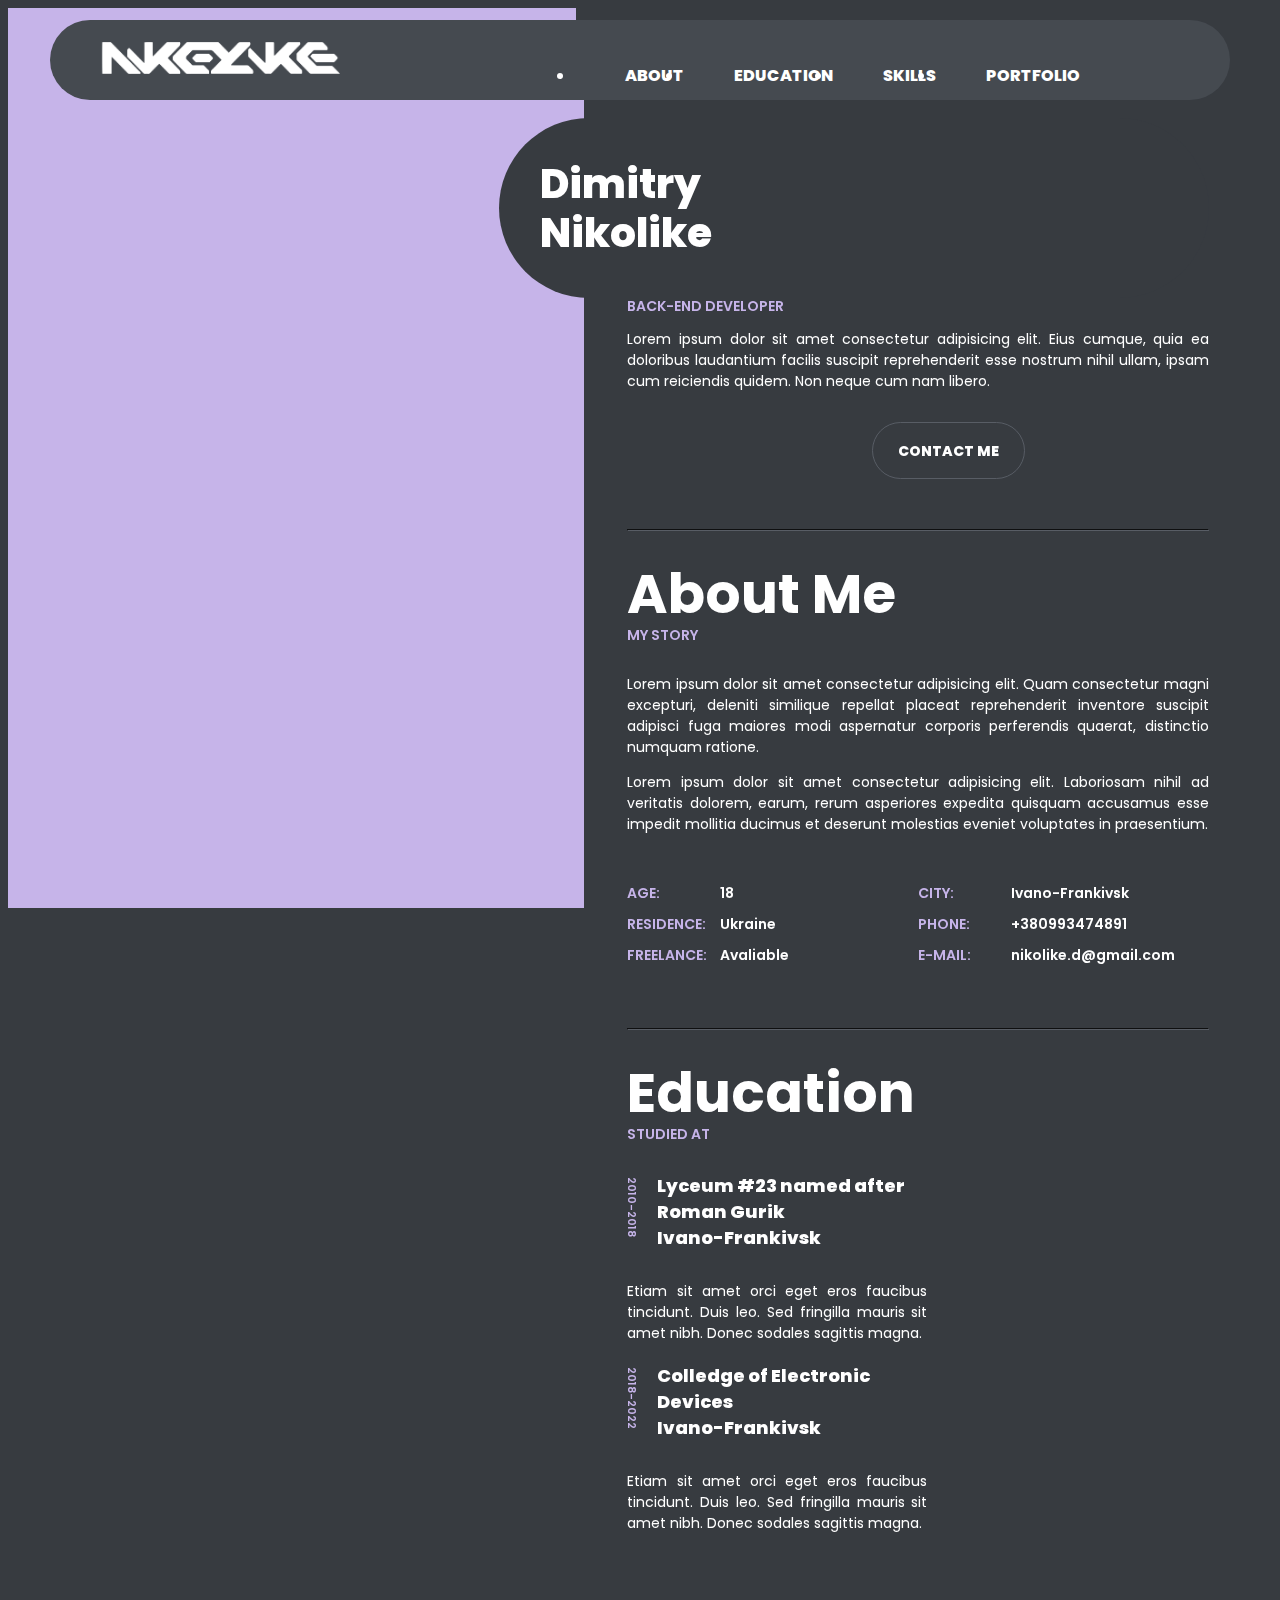
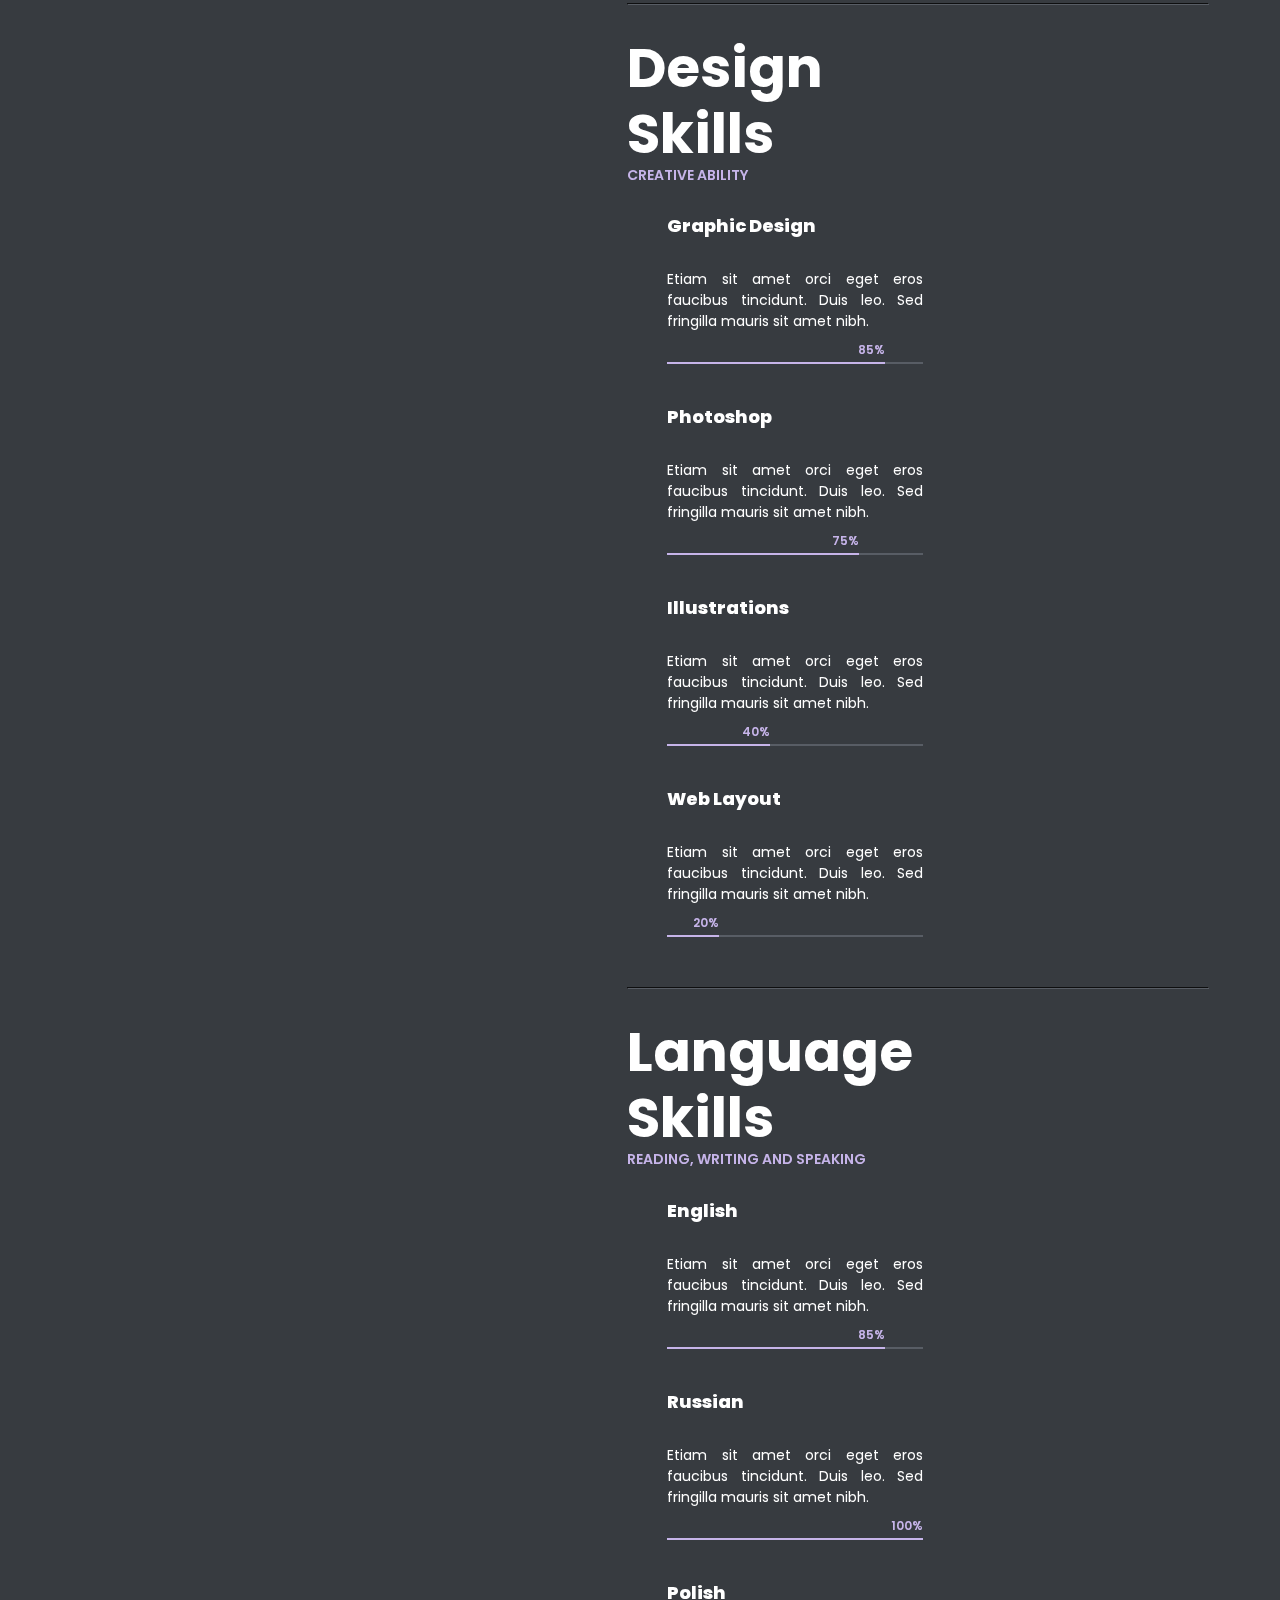
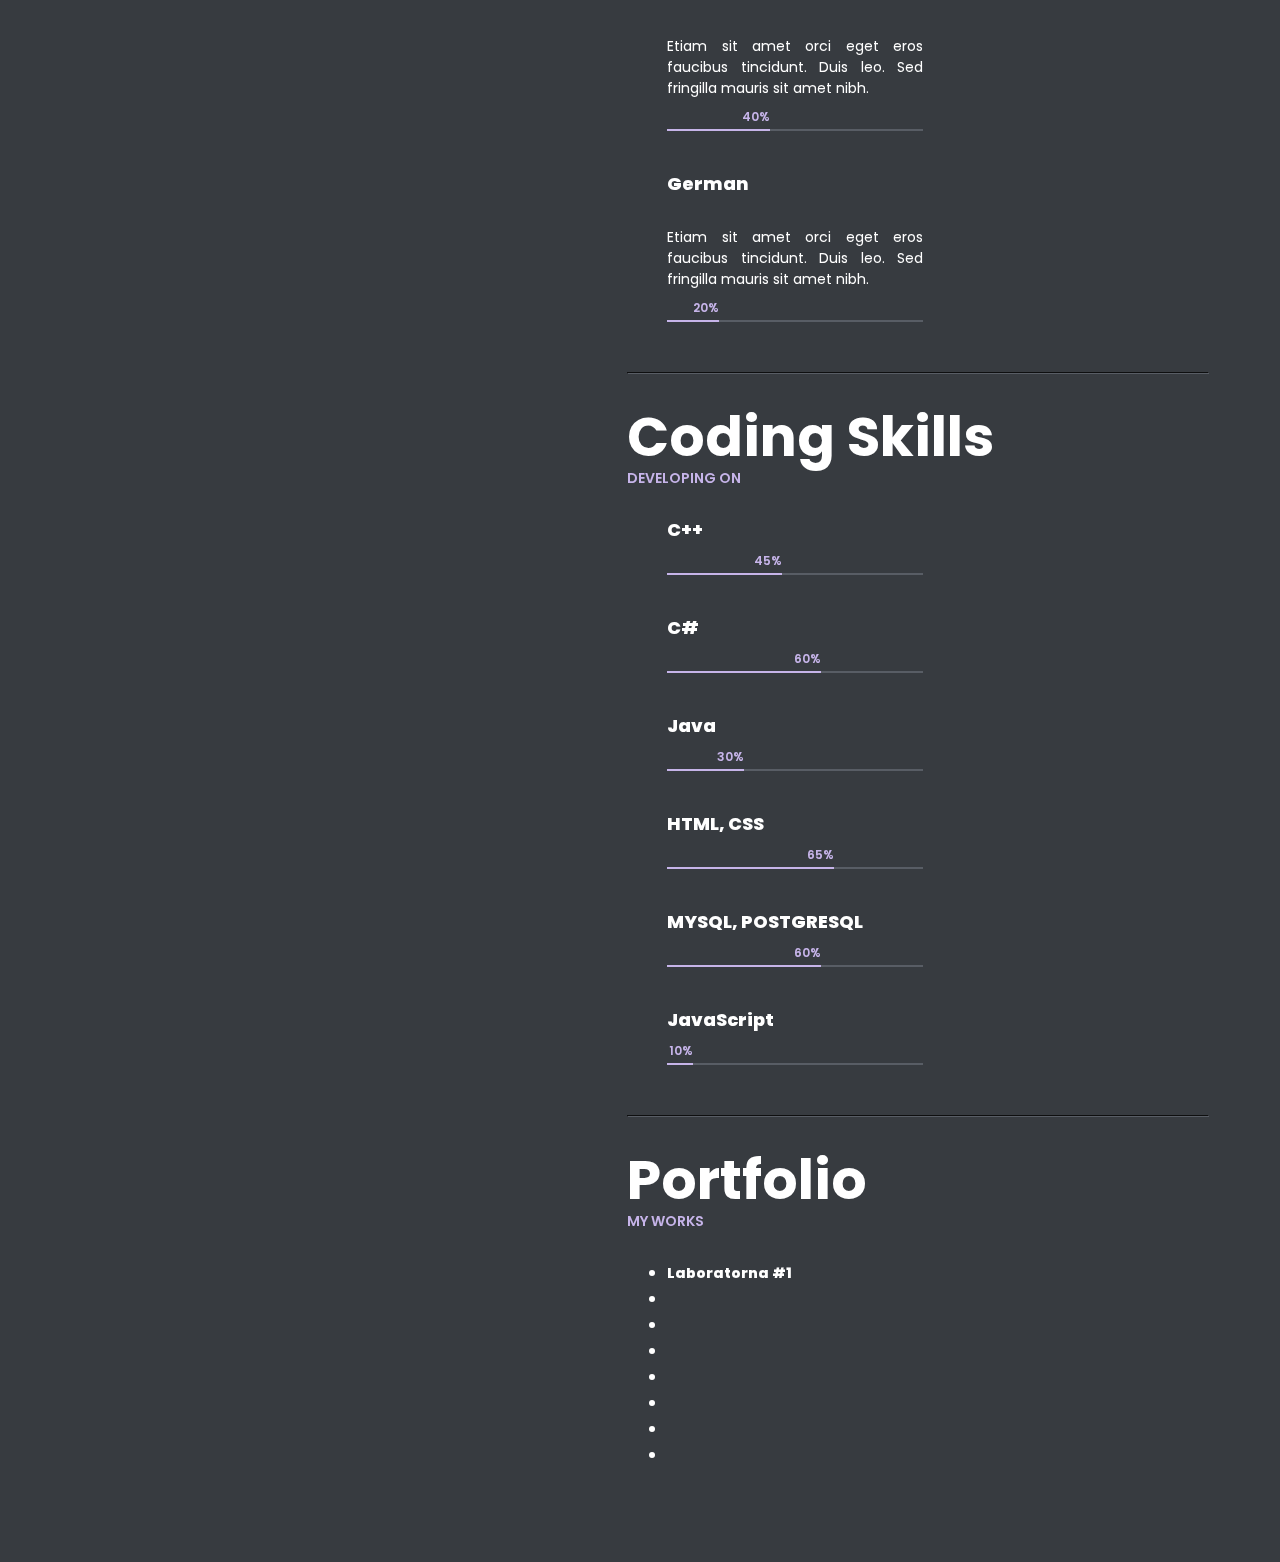
==== commit aa0fb9c9: "upd" ====
--- a/index.html
+++ b/index.html
@@ -10,7 +10,7 @@
 	<link rel="stylesheet" id="myour-fonts-css" href="https://fonts.googleapis.com/css?family=Poppins%3A100%2C100italic%2C200%2C200italic%2C300%2C300italic%2C400%2C400italic%2C500%2C500italic%2C600%2C600italic%2C700%2C700italic%2C800%2C800italic%2C900%2C900italic%7CMr+Dafoe&amp;subset=latin%2Clatin-ext" type="text/css" media="all">
     <title>Nikolike Resume</title>
 	<script src="https://ajax.googleapis.com/ajax/libs/jquery/2.2.0/jquery.min.js"></script>
-	<script type="text/javascript" src="./script/script.js"></script>
+	<script src="./script/script.js"></script>
 </head>
 <body>
 	<div id="index" class="container">
@@ -438,7 +438,7 @@
 					<div class="lab-works">
 						<ul>
 							<li>
-
+								<a href="./labs/LR_4/tasks/task 1/index.html" target="_blank">Laboratorna #1</a>
 							</li>
 							<li></li>
 							<li></li>
--- a/styles/style.css
+++ b/styles/style.css
@@ -154,6 +154,13 @@
     text-align: justify;
 }
 
+a {
+    font-size: 14px;
+    font-weight: 800;
+    text-decoration: none;
+    color: #fff;
+}
+
 p {
     display: block;
     margin-block-start: 1em;
